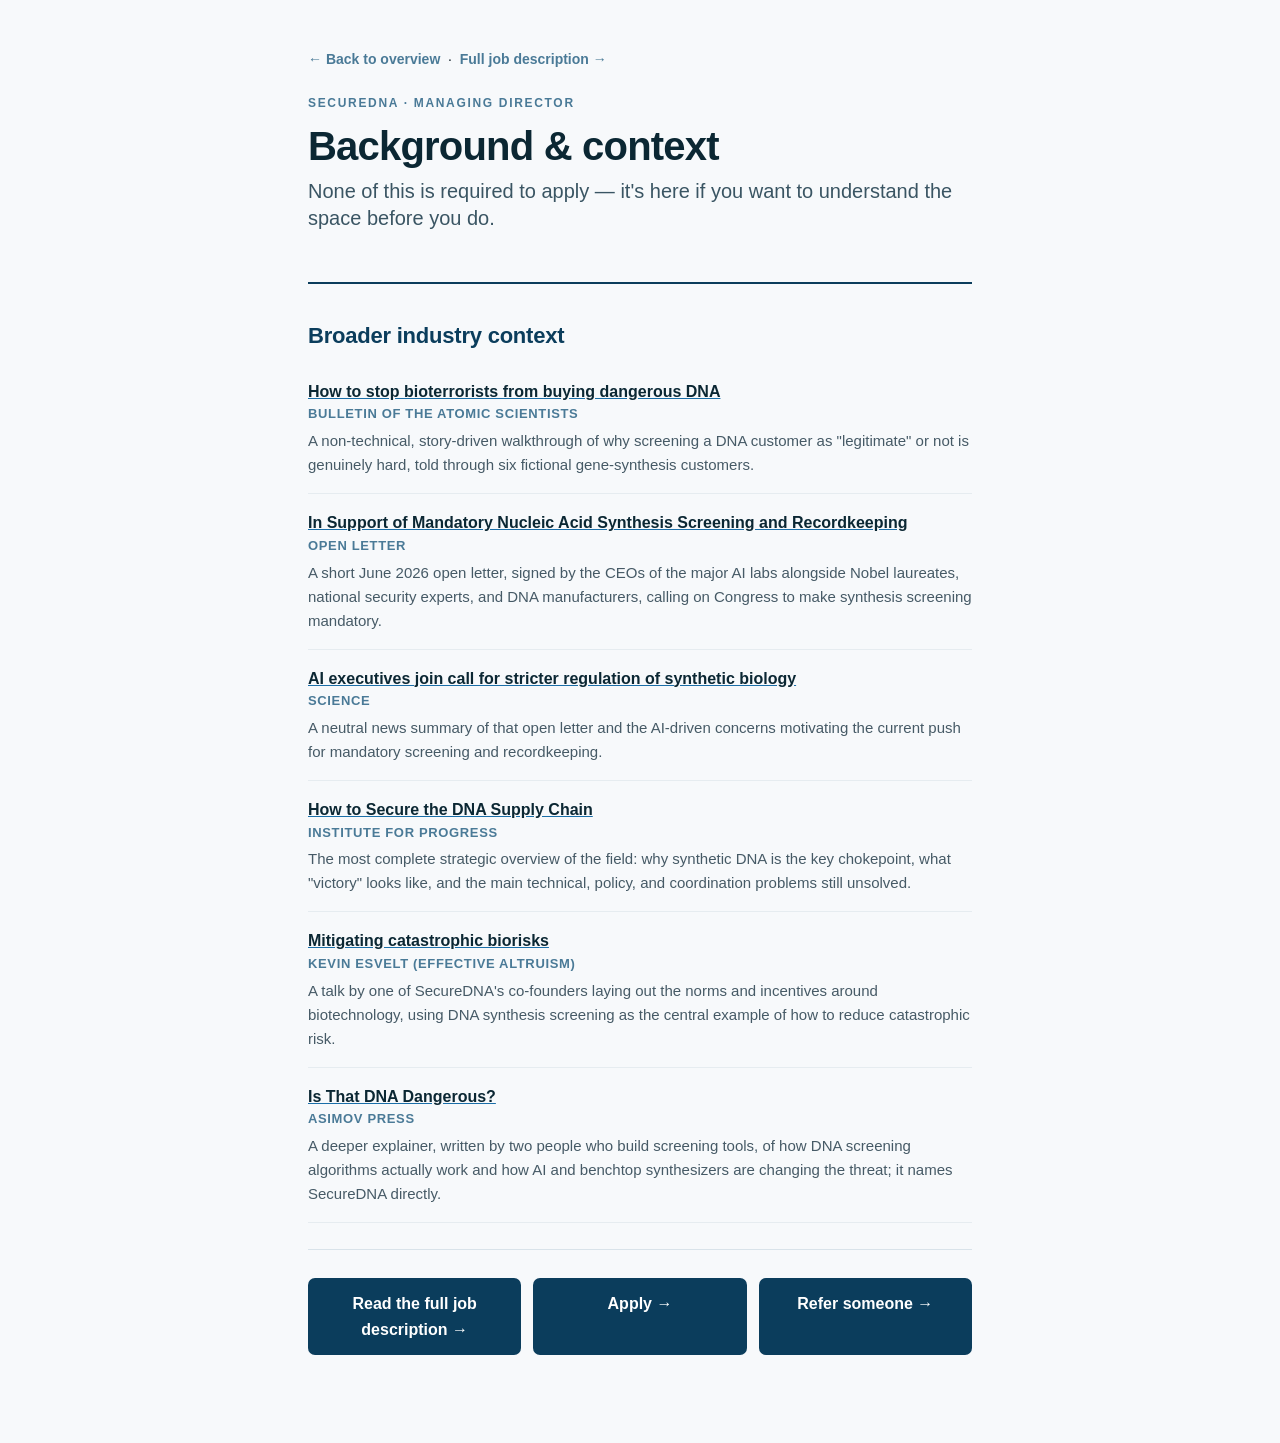
==== background.html @ ec06b04d "SecureDNA MD careers page preview" ====
<!DOCTYPE html>
<html lang="en"><head><meta charset="utf-8"><meta name="viewport" content="width=device-width, initial-scale=1">
<title>Background &amp; Context — SecureDNA Managing Director</title>
<link rel="stylesheet" href="style.css"></head>
<body><div class="wrap reading">

<div class="nav"><a href="index.html">← Back to overview</a> &nbsp;·&nbsp; <a href="job-description.html">Full job description →</a></div>

<div class="hero">
  <div class="eyebrow">SecureDNA · Managing Director</div>
  <h1>Background &amp; context</h1>
  <p class="standfirst">None of this is required to apply — it's here if you want to understand the space before you do.</p>
</div>

<h2>Broader industry context</h2>

<div class="item">
  <a href="https://thebulletin.org/2025/04/how-to-stop-bioterrorists-from-buying-dangerous-dna/"><strong>How to stop bioterrorists from buying dangerous DNA</strong></a>
  <div class="src">Bulletin of the Atomic Scientists</div>
  <div class="desc">A non-technical, story-driven walkthrough of why screening a DNA customer as "legitimate" or not is genuinely hard, told through six fictional gene-synthesis customers.</div>
</div>

<div class="item">
  <a href="https://screendna.org/"><strong>In Support of Mandatory Nucleic Acid Synthesis Screening and Recordkeeping</strong></a>
  <div class="src">Open letter</div>
  <div class="desc">A short June 2026 open letter, signed by the CEOs of the major AI labs alongside Nobel laureates, national security experts, and DNA manufacturers, calling on Congress to make synthesis screening mandatory.</div>
</div>

<div class="item">
  <a href="https://www.science.org/content/article/ai-executives-join-call-stricter-regulation-synthetic-biology"><strong>AI executives join call for stricter regulation of synthetic biology</strong></a>
  <div class="src">Science</div>
  <div class="desc">A neutral news summary of that open letter and the AI-driven concerns motivating the current push for mandatory screening and recordkeeping.</div>
</div>

<div class="item">
  <a href="https://ifp.org/how-to-secure-the-dna-supply-chain/"><strong>How to Secure the DNA Supply Chain</strong></a>
  <div class="src">Institute for Progress</div>
  <div class="desc">The most complete strategic overview of the field: why synthetic DNA is the key chokepoint, what "victory" looks like, and the main technical, policy, and coordination problems still unsolved.</div>
</div>

<div class="item">
  <a href="https://www.effectivealtruism.org/articles/kevin-esvelt-mitigating-catastrophic-biorisks"><strong>Mitigating catastrophic biorisks</strong></a>
  <div class="src">Kevin Esvelt (Effective Altruism)</div>
  <div class="desc">A talk by one of SecureDNA's co-founders laying out the norms and incentives around biotechnology, using DNA synthesis screening as the central example of how to reduce catastrophic risk.</div>
</div>

<div class="item">
  <a href="https://press.asimov.com/articles/dna-screening"><strong>Is That DNA Dangerous?</strong></a>
  <div class="src">Asimov Press</div>
  <div class="desc">A deeper explainer, written by two people who build screening tools, of how DNA screening algorithms actually work and how AI and benchtop synthesizers are changing the threat; it names SecureDNA directly.</div>
</div>

<div class="cta">
  <div class="cta-row">
    <a class="btn" href="job-description.html">Read the full job description →</a>
    <a class="btn" href="#apply-form-TBD">Apply →</a>
    <a class="btn" href="#refer-form-TBD">Refer someone →</a>
  </div>
</div>

</div></body></html>
---- style.css ----
*{box-sizing:border-box;}
body{font-family:-apple-system,'Helvetica Neue',Arial,sans-serif;color:#16232b;line-height:1.6;font-size:16px;margin:0;background:#f7f9fb;}
.wrap{max-width:720px;margin:0 auto;padding:48px 28px 80px;}
.eyebrow{font-size:12px;letter-spacing:.14em;text-transform:uppercase;color:#4a7a97;font-weight:700;margin-bottom:10px;}
h1{font-size:40px;margin:0 0 10px;letter-spacing:-.02em;color:#0b2733;line-height:1.1;}
.standfirst{font-size:20px;color:#3a5563;margin:0 0 24px;line-height:1.35;}
.hero{border-bottom:2px solid #0b3d5c;padding-bottom:26px;margin-bottom:28px;}
h2{font-size:22px;color:#0b3d5c;margin:34px 0 10px;letter-spacing:-.01em;}
h3{font-size:16px;color:#0b2733;margin:20px 0 4px;}
p{margin:12px 0;}
ul{margin:12px 0;padding-left:0;list-style:none;}
li{margin:9px 0;padding-left:22px;position:relative;}
li::before{content:"→";position:absolute;left:0;color:#4a7a97;font-weight:700;}
a{color:#1a6ea8;}
strong{color:#0b2733;}
.meta{color:#6a7883;font-size:15px;margin-top:16px;}
.cta{margin:26px 0 8px;padding-top:22px;border-top:1px solid #d9e3ea;}
.btn{display:inline-block;background:#0b3d5c;color:#fff;text-decoration:none;padding:13px 20px;border-radius:7px;font-weight:700;margin:0;}
.btn.alt{background:#fff;color:#0b3d5c;border:1.5px solid #0b3d5c;}
.cta-row{display:flex;flex-wrap:wrap;gap:12px;margin:6px 0 4px;}
.cta-row .btn{flex:1 1 170px;text-align:center;}
.nav{font-size:14px;margin-bottom:24px;}
.nav a{color:#4a7a97;text-decoration:none;font-weight:600;}
.reading .item{padding:16px 0;border-bottom:1px solid #e6ecf0;}
.reading .src{color:#4a7a97;font-size:13px;font-weight:600;text-transform:uppercase;letter-spacing:.05em;}
.reading .desc{color:#465a66;font-size:15px;margin-top:4px;}
.tag{display:inline-block;background:#eef4f8;color:#3a6b88;font-size:12px;font-weight:700;padding:3px 9px;border-radius:20px;margin-left:8px;vertical-align:middle;}
.note{background:#fff8e6;border:1px solid #f0e2b8;border-radius:8px;padding:12px 16px;font-size:14px;color:#6a5a20;margin:18px 0;}
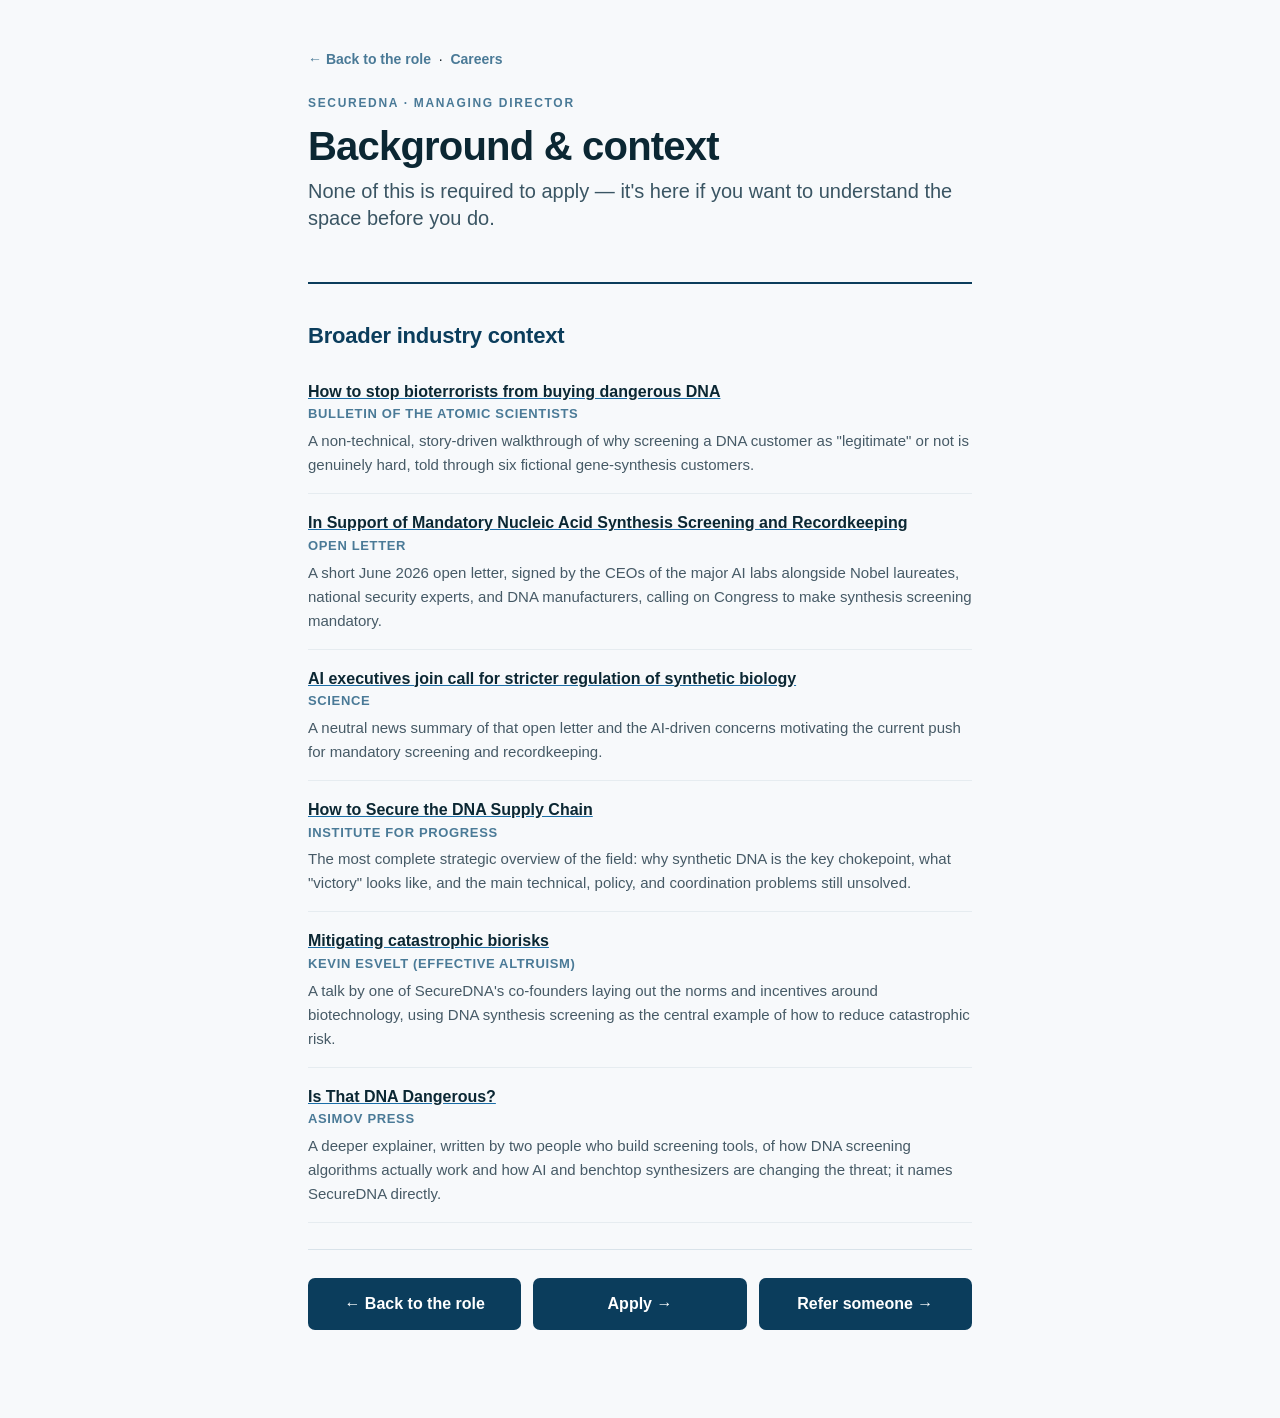
==== commit 44cf655b: "Consolidate to single role page: careers -> role -> background (kill Overview/JD duplication)" ====
--- a/background.html
+++ b/background.html
@@ -4,7 +4,7 @@
 <link rel="stylesheet" href="style.css"></head>
 <body><div class="wrap reading">
 
-<div class="nav"><a href="index.html">← Back to overview</a> &nbsp;·&nbsp; <a href="job-description.html">Full job description →</a></div>
+<div class="nav"><a href="role.html">← Back to the role</a> &nbsp;·&nbsp; <a href="index.html">Careers</a></div>
 
 <div class="hero">
   <div class="eyebrow">SecureDNA · Managing Director</div>
@@ -52,9 +52,9 @@
 
 <div class="cta">
   <div class="cta-row">
-    <a class="btn" href="job-description.html">Read the full job description →</a>
-    <a class="btn" href="#apply-form-TBD">Apply →</a>
-    <a class="btn" href="#refer-form-TBD">Refer someone →</a>
+    <a class="btn" href="role.html">← Back to the role</a>
+    <a class="btn" href="https://airtable.com/app57LMtgFdyQTXna/pagFEPfeHavQmtUSm/form" target="_blank" rel="noopener">Apply →</a>
+    <a class="btn" href="https://airtable.com/app57LMtgFdyQTXna/pagTkJAvX8ROYASQk/form" target="_blank" rel="noopener">Refer someone →</a>
   </div>
 </div>
 
